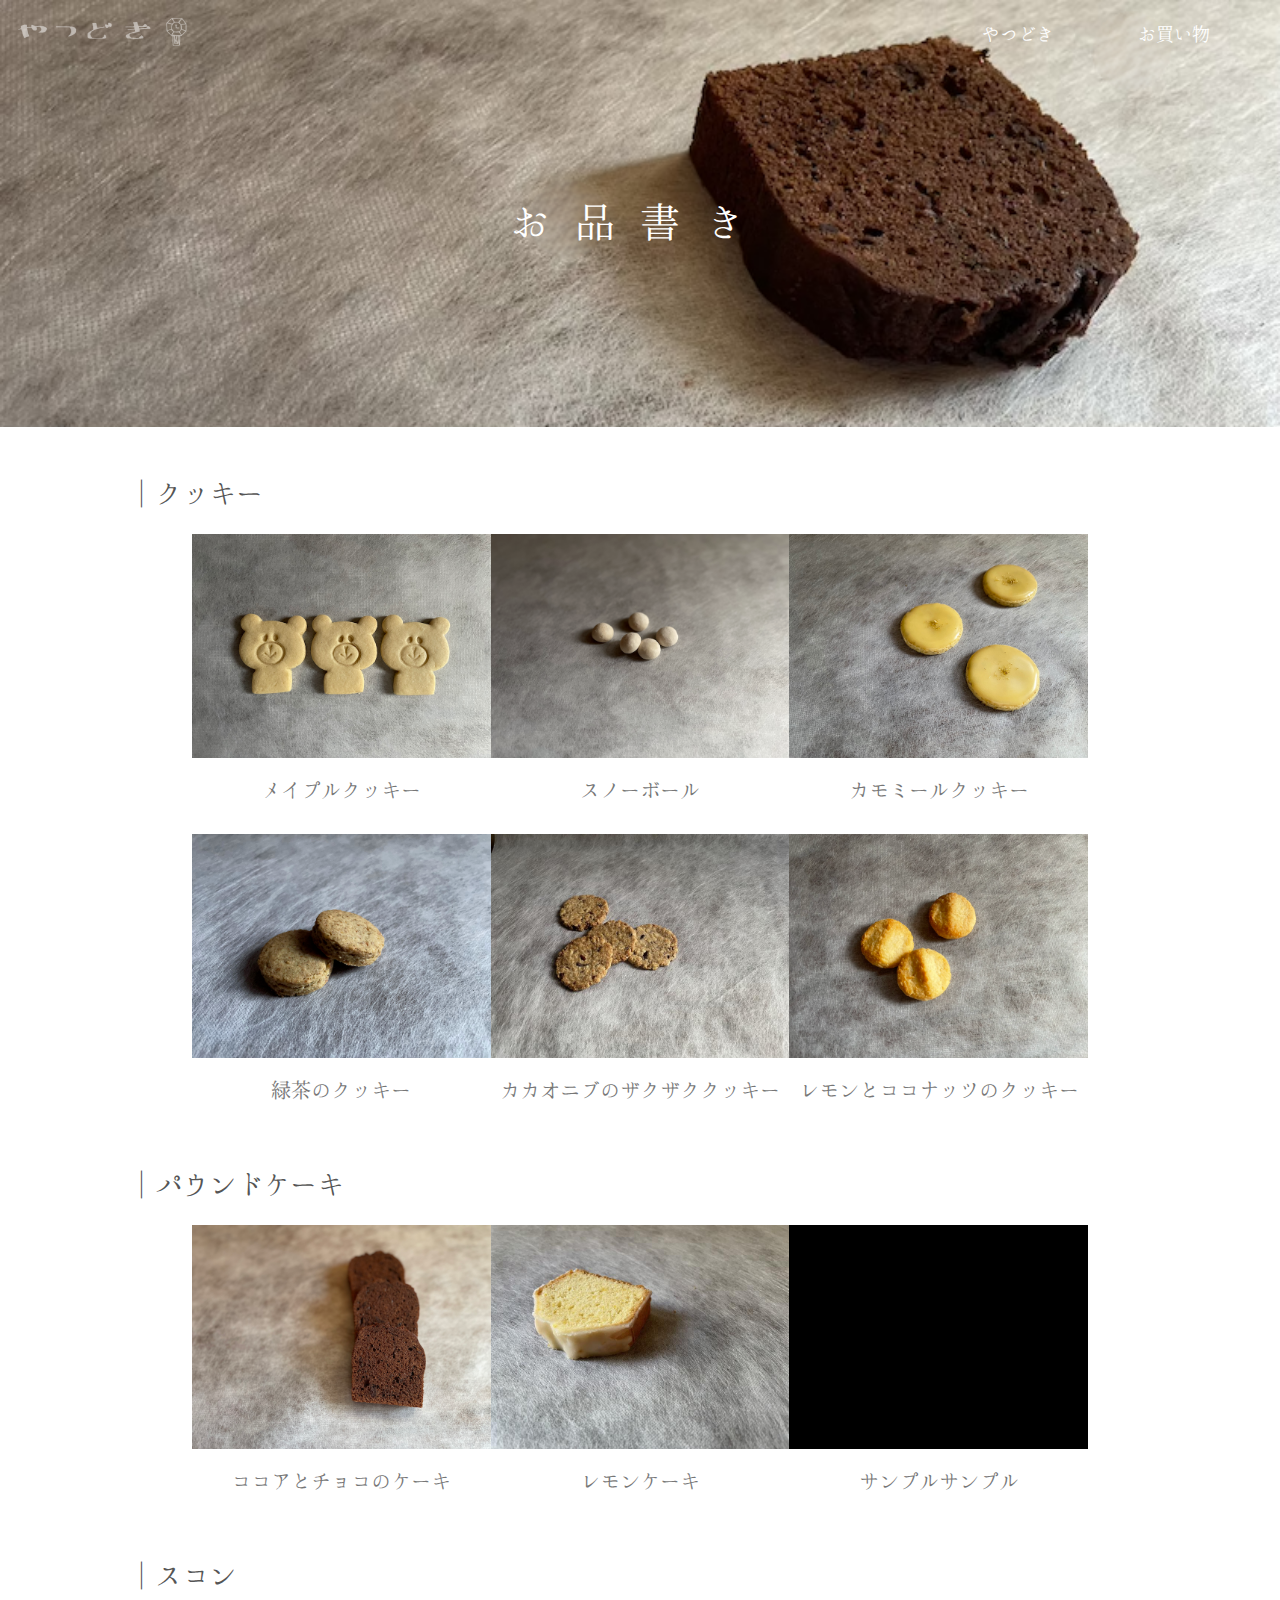
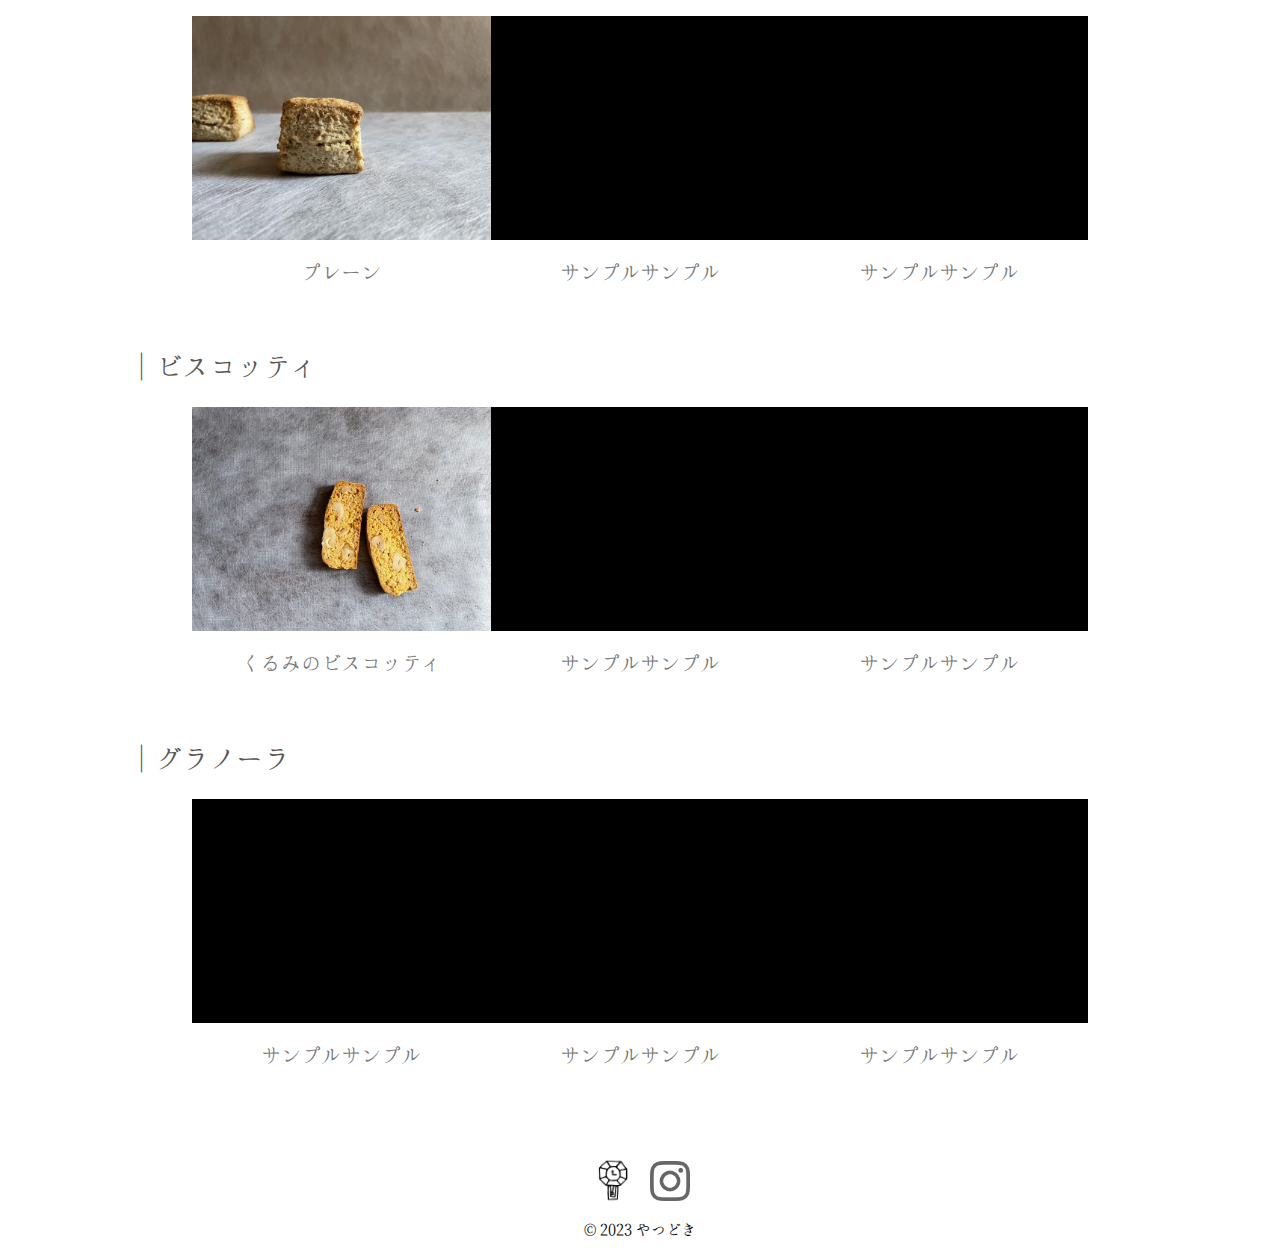
==== menu/menu.html @ 7d59536f "first commit" ====
<!DOCTYPE html>
<html lang="en">

<head>
    <meta charset="UTF-8">
    <meta http-equiv="X-UA-Compatible" content="IE=edge">
    <meta name="viewport" content="width=device-width, initial-scale=1.0">
    <link rel="stylesheet" href="style_menu.css">
    <title>お品書き</title>
</head>

<body>

    <img class="top_img" src="./img/top_img.png" width="800px">

    <div class="top_logo">
        <a href="../index.html">
            <img src="../img/logo_beside.png">
        </a>
    </div>

    <div class="link">
        <a href="../index.html">やつどき</a>
        <a href="../shoping/shoping.html">お買い物</a>
    </div>

    <div class="top_index">
        <p>お品書き</p>
    </div>

    <div class="introduction">

        <div class="cookie">
            <p class="title">｜クッキー</p>
            <div class="img_div">
                <div>
                    <a href="link">
                        <img src="./img/maple_cookie.png" width="100%">
                        <p>メイプルクッキー</p>
                    </a>
                    <a href="link">
                        <img src="./img/snow_ball.png" width="100%">
                        <p>スノーボール</p>
                    </a>
                    <a href="link">
                        <img src="./img/chamomile_cookie.png" width="100%">
                        <p>カモミールクッキー</p>
                    </a>
                </div>

                <div>
                    <a href="link">
                        <img src="./img/greentea_cookie.png" width="100%">
                        <p>緑茶のクッキー</p>
                    </a>
                    <a href="link">
                        <img src="./img/cacao_cookie.png" width="100%">
                        <p>カカオニブのザクザククッキー</p>
                    </a>
                    <a href="link">
                        <img src="./img/lemon&coconut.png" width="100%">
                        <p>レモンとココナッツのクッキー</p>
                    </a>
                </div>
            </div>

        </div>

        <div class="cake">
            <p class="title">｜パウンドケーキ</p>
            <div class="img_div">
                <div>
                    <a href="link">
                        <img src="./img/c&c_cake.png" width="100%">
                        <p>ココアとチョコのケーキ</p>
                    </a>
                    <a href="link">
                        <img src="./img/lemon_cake.png" width="100%">
                        <p>レモンケーキ</p>
                    </a>
                    <a href="link">
                        <img src="./img/black.png" width="100%">
                        <p>サンプルサンプル</p>
                    </a>
                </div>
            </div>
        </div>

        <div class="scone">
            <p class="title">｜スコン</p>
            <div class="img_div">
                <div>
                    <a href="link">
                        <img src="./img/plane_scone.jpg" width="100%">
                        <p>プレーン</p>
                    </a>
                    <a href="link">
                        <img src="./img/black.png" width="100%">
                        <p>サンプルサンプル</p>
                    </a>
                    <a href="link">
                        <img src="./img/black.png" width="100%">
                        <p>サンプルサンプル</p>
                    </a>
                </div>
            </div>
        </div>

        <div class="biscotti">
            <p class="title">｜ビスコッティ</p>
            <div class="img_div">
                <div>
                    <a href="link">
                        <img src="./img/walnut_bis.png" width="100%">
                        <p>くるみのビスコッティ</p>
                    </a>
                    <a href="link">
                        <img src="./img/black.png" width="100%">
                        <p>サンプルサンプル</p>
                    </a>
                    <a href="link">
                        <img src="./img/black.png" width="100%">
                        <p>サンプルサンプル</p>
                    </a>
                </div>
            </div>
        </div>

        <div class="granola">
            <p class="title">｜グラノーラ</p>
            <div class="img_div">
                <div>
                    <a href="link">
                        <img src="./img/black.png" width="100%">
                        <p>サンプルサンプル</p>
                    </a>
                    <a href="link">
                        <img src="./img/black.png" width="100%">
                        <p>サンプルサンプル</p>
                    </a>
                    <a href="link">
                        <img src="./img/black.png" width="100%">
                        <p>サンプルサンプル</p>
                    </a>
                </div>
            </div>
        </div>
    </div>

    <!-- FOOTER -->
    <div class="logo">
        <a href="../index.html"><img src="../img/logo.png" width="45px"></a>
        <a class="right_side" href="https://www.instagram.com/yatsudoki.oyatsu/"><img src="../img/instaglam.png"
                width="40px"></a>
    </div>
    <div class="footer">
        <small>© 2023 やつどき</small>
    </div>
</body>

</html>
---- menu/style_menu.css ----
@font-face {
    font-family: 'hannari';
    src: url(../font/Hannari_Mincho.woff) format('woff');
}

body {
    font-family: 'hannari';
    margin: 0;
    user-select: none;
}

img {
    -webkit-user-drag: none;
}


.top_img {
    width: 100%;
}

.top_logo img {
    width: 15%;
    position: absolute;
    top: 0;
    left: 0;
    padding: 0;
    margin: 0;
}

.link {
    position: absolute;
    top: 25px;
    right: 30px;
    padding: 0;
    margin: 0;
}


.link a {
    margin: 40px;
    text-decoration: none;
    color: white;
    font-size: 18px;
}

a {
    transition: all 0.5s;
}

a:hover {
    opacity: 0.5;
}

.top_index {
    position: absolute;
    top: 18%;
    left: 50%;
    transform: translate(-50%);
}

.top_index p {
    color: white;
    font-size: 40px;
    letter-spacing: 25px;
}

.title {
    margin-top: 4%;
    margin-left: 10%;
    font-size: 27px;
    color: #555;

}

.img_div {
    margin-left: 15%;
    margin-right: 15%;
    /* border: 1px black solid; */
}

.img_div div {
    margin-top: 1.5%;
    text-align: center;
    /* border: 1px black solid; */
    display: flex;
}

.img_div a {
    color: #777;
    text-decoration: none;
    font-size: 20px;
}


/* FOOTER */


.logo {
    display: flex;
    justify-content: center;
    align-items: end;
    height: 120px;
}

.logo .right_side {
    padding-left: 15px;
    padding-bottom: 2px;
}

.footer {
    display: flex;
    justify-content: center;
    align-items: center;
    height: 50px;
    font-size: 18px;
}
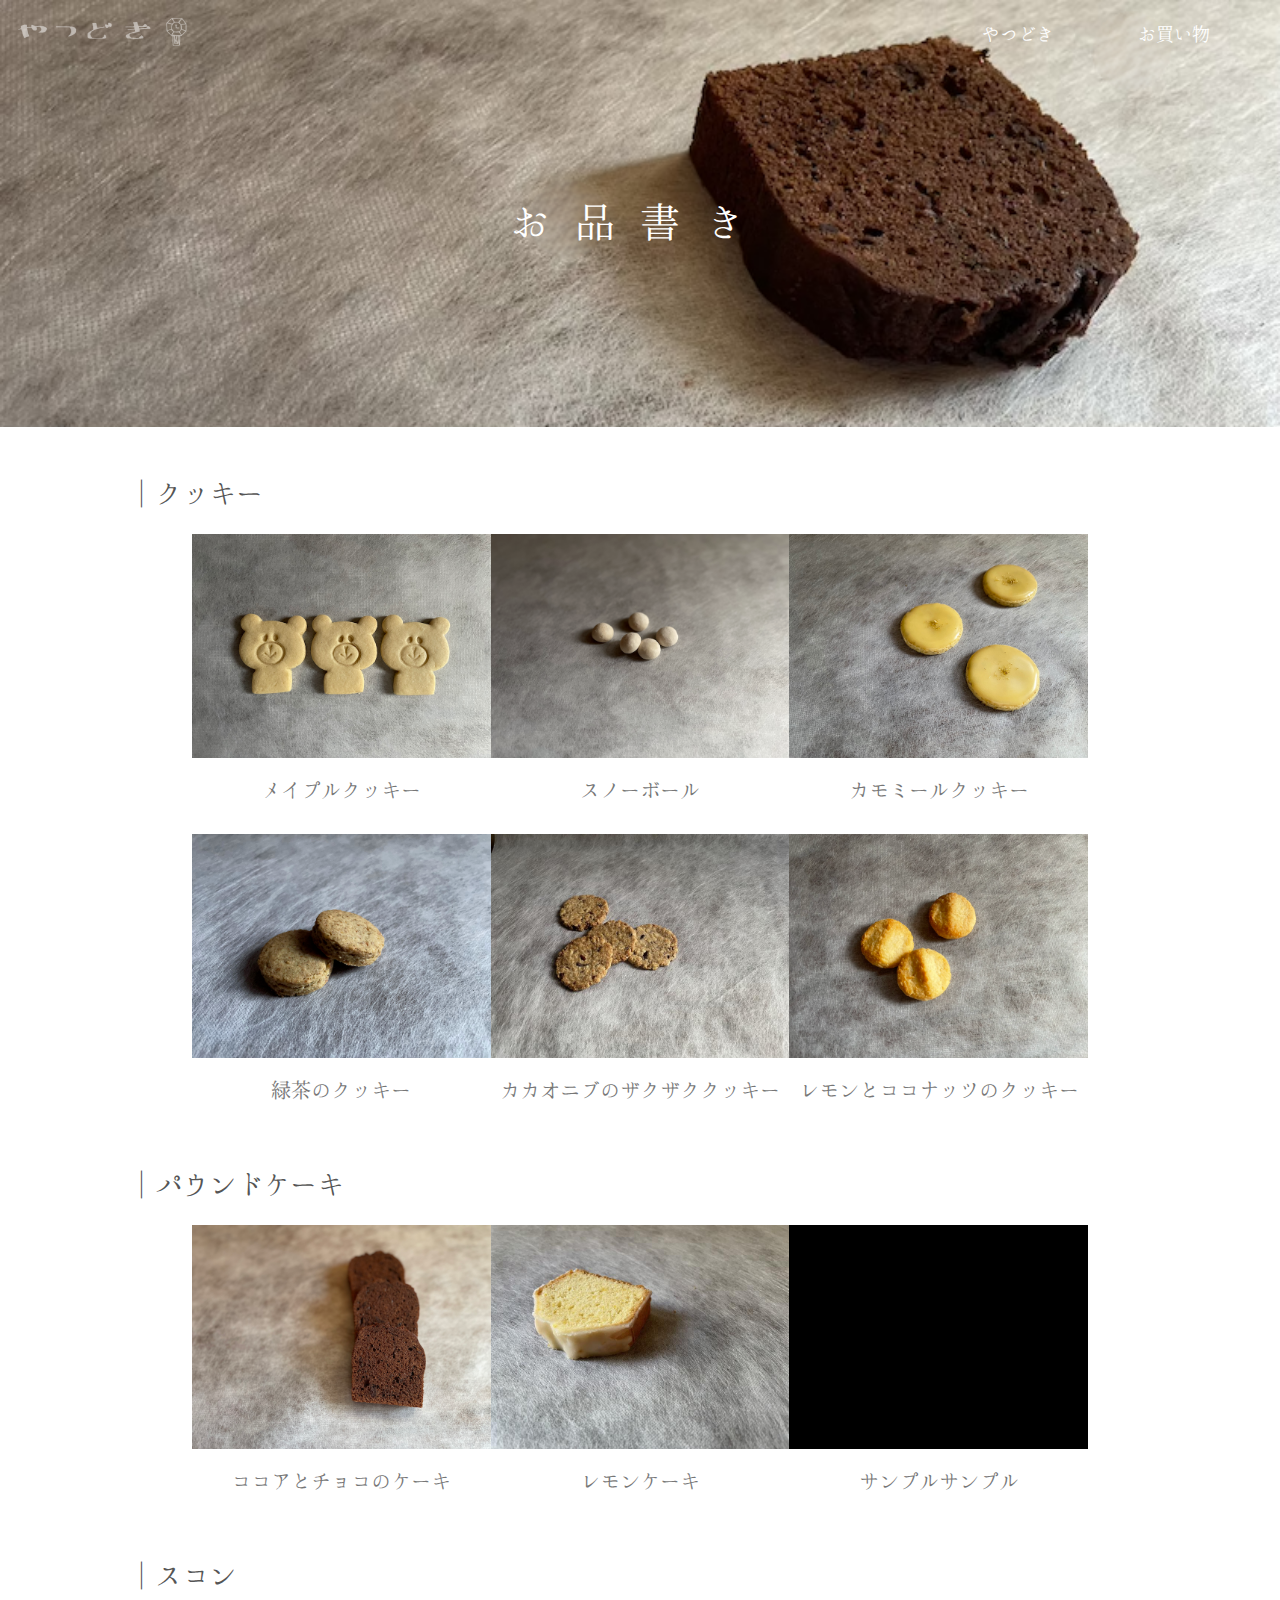
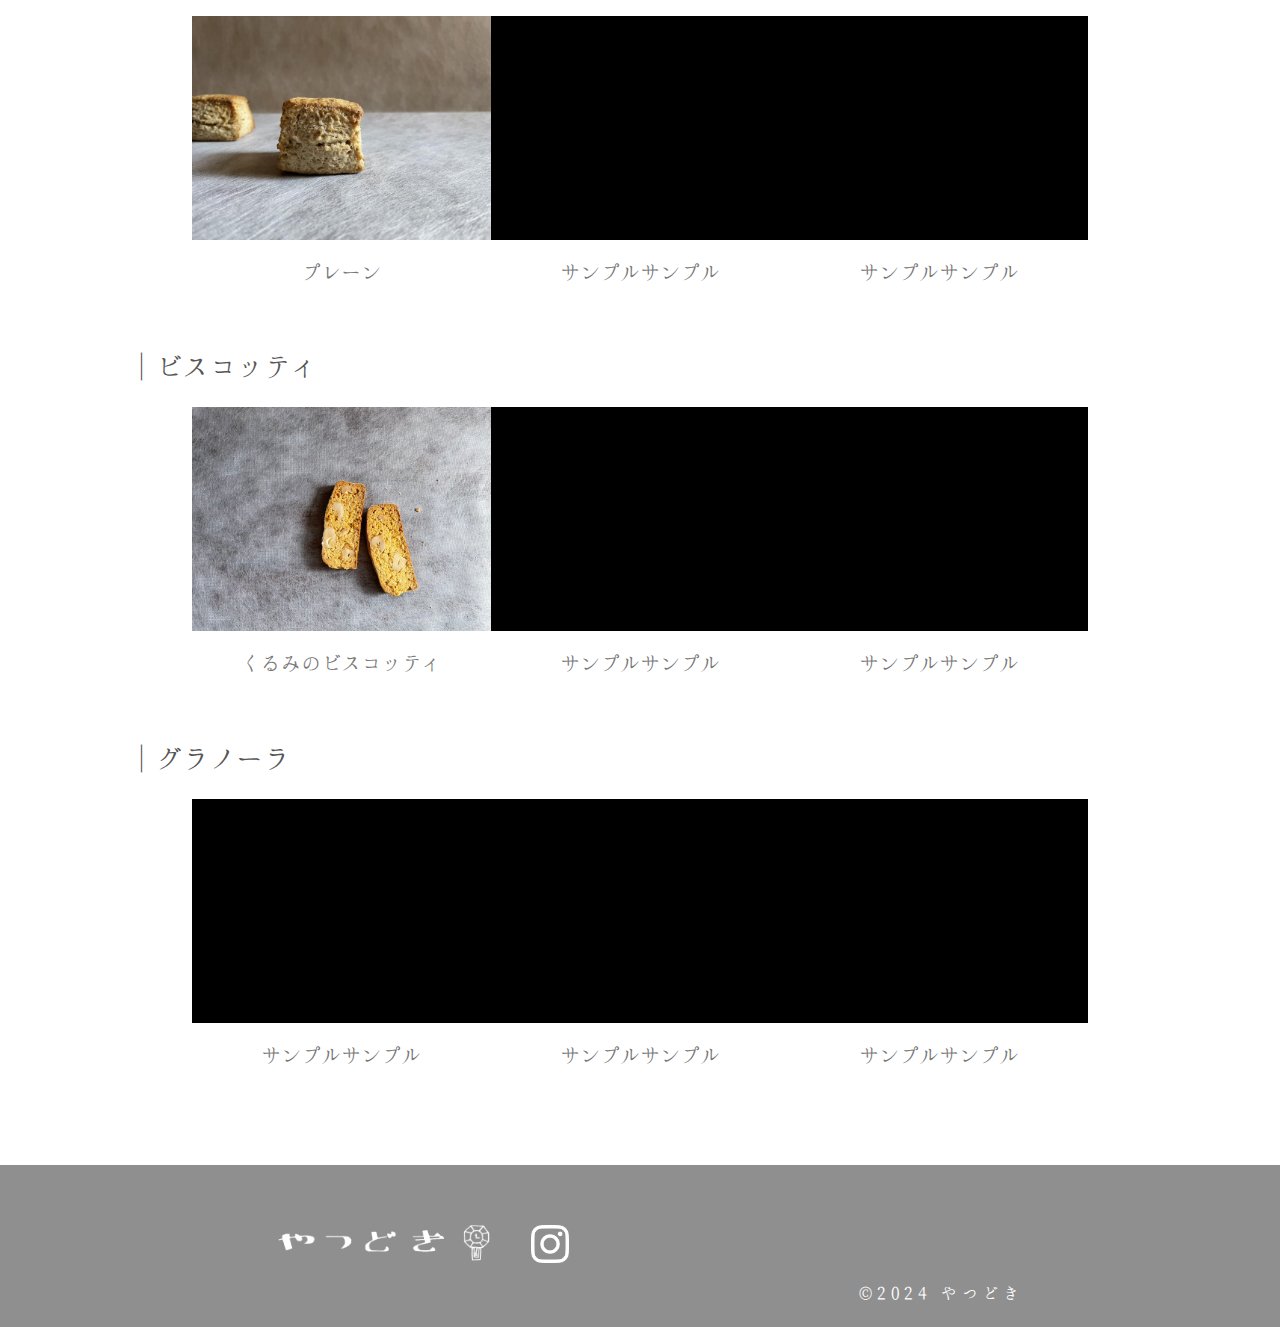
==== commit 7c84cb53: "change" ====
--- a/menu/menu.html
+++ b/menu/menu.html
@@ -148,13 +148,12 @@
     </div>
 
     <!-- FOOTER -->
-    <div class="logo">
-        <a href="../index.html"><img src="../img/logo.png" width="45px"></a>
-        <a class="right_side" href="https://www.instagram.com/yatsudoki.oyatsu/"><img src="../img/instaglam.png"
-                width="40px"></a>
-    </div>
     <div class="footer">
-        <small>© 2023 やつどき</small>
+        <div class="fot_img">
+            <a href="../index.html"><img src="../img/logo_beside.png" width="240px"></a>
+            <a href="https://www.instagram.com/yatsudoki.oyatsu/"><img src="../img/instaglam.png" class="instaglam" height="38px"></a>
+        </div>
+        <footer>©2024 やつどき</footer>
     </div>
 </body>
 
--- a/menu/style_menu.css
+++ b/menu/style_menu.css
@@ -95,22 +95,26 @@
 /* FOOTER */
 
 
-.logo {
-    display: flex;
-    justify-content: center;
-    align-items: end;
-    height: 120px;
+
+.footer{
+    margin-top: 80px;
+    padding-top: 3%;
+    padding-bottom: 2%;
+    background-color: #8f8f8f;
 }
 
-.logo .right_side {
-    padding-left: 15px;
-    padding-bottom: 2px;
+.fot_img{
+    margin-left: 20%;
 }
 
-.footer {
-    display: flex;
-    justify-content: center;
-    align-items: center;
-    height: 50px;
-    font-size: 18px;
+.instaglam {
+    padding-bottom: 20px;
+    margin-left: 3%;
+}
+
+.footer footer{
+    color: #fff;
+    text-align: right;
+    letter-spacing: 0.3em;
+    margin-right: 20%;
 }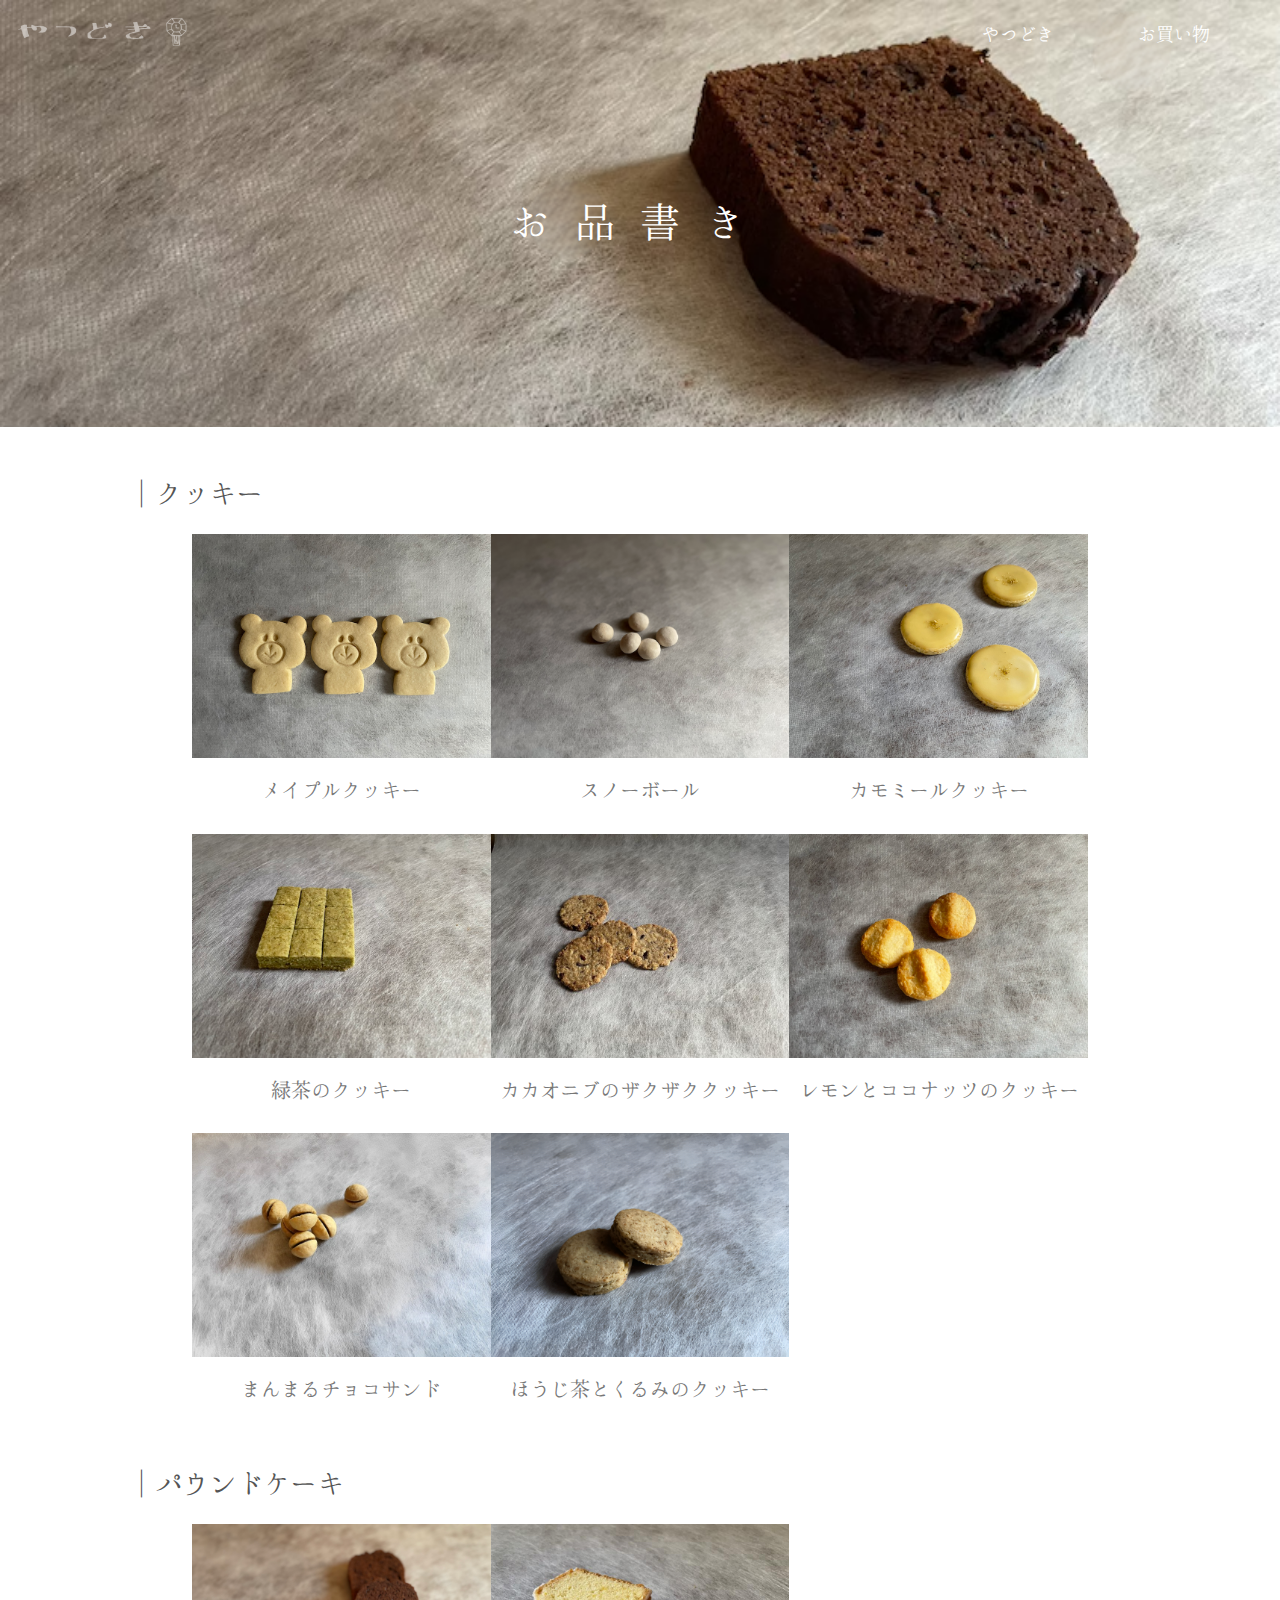
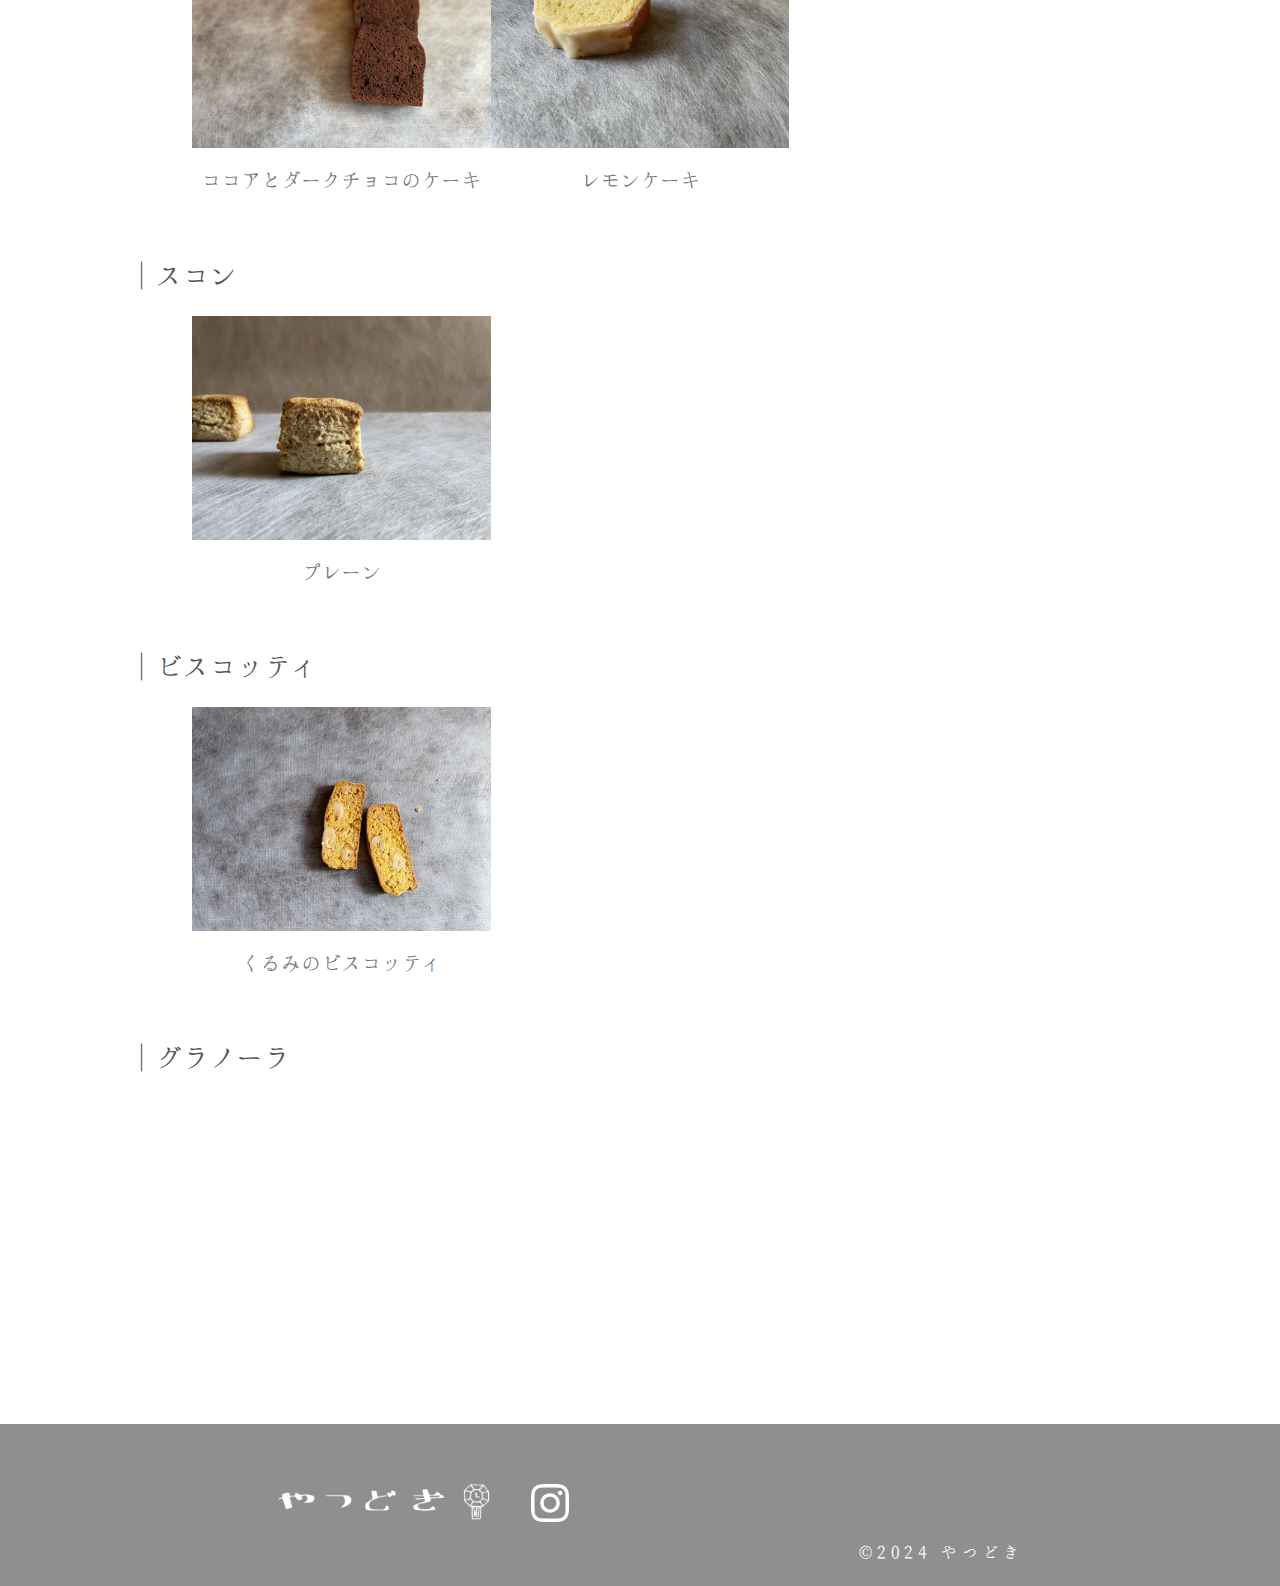
==== commit 803e54b9: "menu" ====
--- a/menu/menu.html
+++ b/menu/menu.html
@@ -6,7 +6,7 @@
     <meta http-equiv="X-UA-Compatible" content="IE=edge">
     <meta name="viewport" content="width=device-width, initial-scale=1.0">
     <link rel="stylesheet" href="style_menu.css">
-    <title>お品書き</title>
+    <title>やつどきーお品書き</title>
 </head>
 
 <body>
@@ -34,32 +34,47 @@
             <p class="title">｜クッキー</p>
             <div class="img_div">
                 <div>
-                    <a href="link">
+                    <a href="./introduction/maple_c.html">
                         <img src="./img/maple_cookie.png" width="100%">
                         <p>メイプルクッキー</p>
                     </a>
-                    <a href="link">
+                    <a href="./introduction/snow_ball.html">
                         <img src="./img/snow_ball.png" width="100%">
                         <p>スノーボール</p>
                     </a>
-                    <a href="link">
+                    <a href="./introduction/chamomile_c.html">
                         <img src="./img/chamomile_cookie.png" width="100%">
                         <p>カモミールクッキー</p>
                     </a>
                 </div>
 
                 <div>
-                    <a href="link">
-                        <img src="./img/greentea_cookie.png" width="100%">
+                    <a href="./introduction/greentea_c.html">
+                        <img src="./img/greentea_cookie.jpg" width="100%">
                         <p>緑茶のクッキー</p>
                     </a>
-                    <a href="link">
+                    <a href="./introduction/cacao_c.html">
                         <img src="./img/cacao_cookie.png" width="100%">
                         <p>カカオニブのザクザククッキー</p>
                     </a>
-                    <a href="link">
+                    <a href="./introduction/l&c_c.html">
                         <img src="./img/lemon&coconut.png" width="100%">
                         <p>レモンとココナッツのクッキー</p>
+                    </a>
+                </div>
+
+                <div>
+                    <a href="./introduction/choco_sand.html">
+                        <img src="./img/choco_sand.png" width="100%">
+                        <p>まんまるチョコサンド</p>
+                    </a>
+                    <a href="./introduction/hojicha_c.html">
+                        <img src="./img/hojicha_cookie.png" width="100%">
+                        <p>ほうじ茶とくるみのクッキー</p>
+                    </a>
+                    <a href="">
+                        <img src="./img/black.png" width="100%">
+                        <p></p>
                     </a>
                 </div>
             </div>
@@ -70,17 +85,17 @@
             <p class="title">｜パウンドケーキ</p>
             <div class="img_div">
                 <div>
-                    <a href="link">
+                    <a href="./introduction/c&c_cake.html">
                         <img src="./img/c&c_cake.png" width="100%">
-                        <p>ココアとチョコのケーキ</p>
+                        <p>ココアとダークチョコのケーキ</p>
                     </a>
-                    <a href="link">
+                    <a href="./introduction/lemon_cake.html">
                         <img src="./img/lemon_cake.png" width="100%">
                         <p>レモンケーキ</p>
                     </a>
-                    <a href="link">
+                    <a href="">
                         <img src="./img/black.png" width="100%">
-                        <p>サンプルサンプル</p>
+                        <p></p>
                     </a>
                 </div>
             </div>
@@ -90,17 +105,17 @@
             <p class="title">｜スコン</p>
             <div class="img_div">
                 <div>
-                    <a href="link">
+                    <a href="">
                         <img src="./img/plane_scone.jpg" width="100%">
                         <p>プレーン</p>
                     </a>
-                    <a href="link">
+                    <a href="">
                         <img src="./img/black.png" width="100%">
-                        <p>サンプルサンプル</p>
+                        <p></p>
                     </a>
-                    <a href="link">
+                    <a href="">
                         <img src="./img/black.png" width="100%">
-                        <p>サンプルサンプル</p>
+                        <p></p>
                     </a>
                 </div>
             </div>
@@ -110,17 +125,17 @@
             <p class="title">｜ビスコッティ</p>
             <div class="img_div">
                 <div>
-                    <a href="link">
+                    <a href="">
                         <img src="./img/walnut_bis.png" width="100%">
                         <p>くるみのビスコッティ</p>
                     </a>
-                    <a href="link">
+                    <a href="">
                         <img src="./img/black.png" width="100%">
-                        <p>サンプルサンプル</p>
+                        <p></p>
                     </a>
-                    <a href="link">
+                    <a href="">
                         <img src="./img/black.png" width="100%">
-                        <p>サンプルサンプル</p>
+                        <p></p>
                     </a>
                 </div>
             </div>
@@ -130,17 +145,17 @@
             <p class="title">｜グラノーラ</p>
             <div class="img_div">
                 <div>
-                    <a href="link">
+                    <a href="">
                         <img src="./img/black.png" width="100%">
-                        <p>サンプルサンプル</p>
+                        <p></p>
                     </a>
-                    <a href="link">
+                    <a href="">
                         <img src="./img/black.png" width="100%">
-                        <p>サンプルサンプル</p>
+                        <p></p>
                     </a>
-                    <a href="link">
+                    <a href="">
                         <img src="./img/black.png" width="100%">
-                        <p>サンプルサンプル</p>
+                        <p></p>
                     </a>
                 </div>
             </div>
--- a/menu/style_menu.css
+++ b/menu/style_menu.css
@@ -16,6 +16,7 @@
 
 .top_img {
     width: 100%;
+    /* filter: blur(3px); */
 }
 
 .top_logo img {
@@ -91,6 +92,10 @@
     font-size: 20px;
 }
 
+.img_div img::after{
+    box-shadow: inset 0 0 10px 15px #FFF;
+}
+
 
 /* FOOTER */
 
